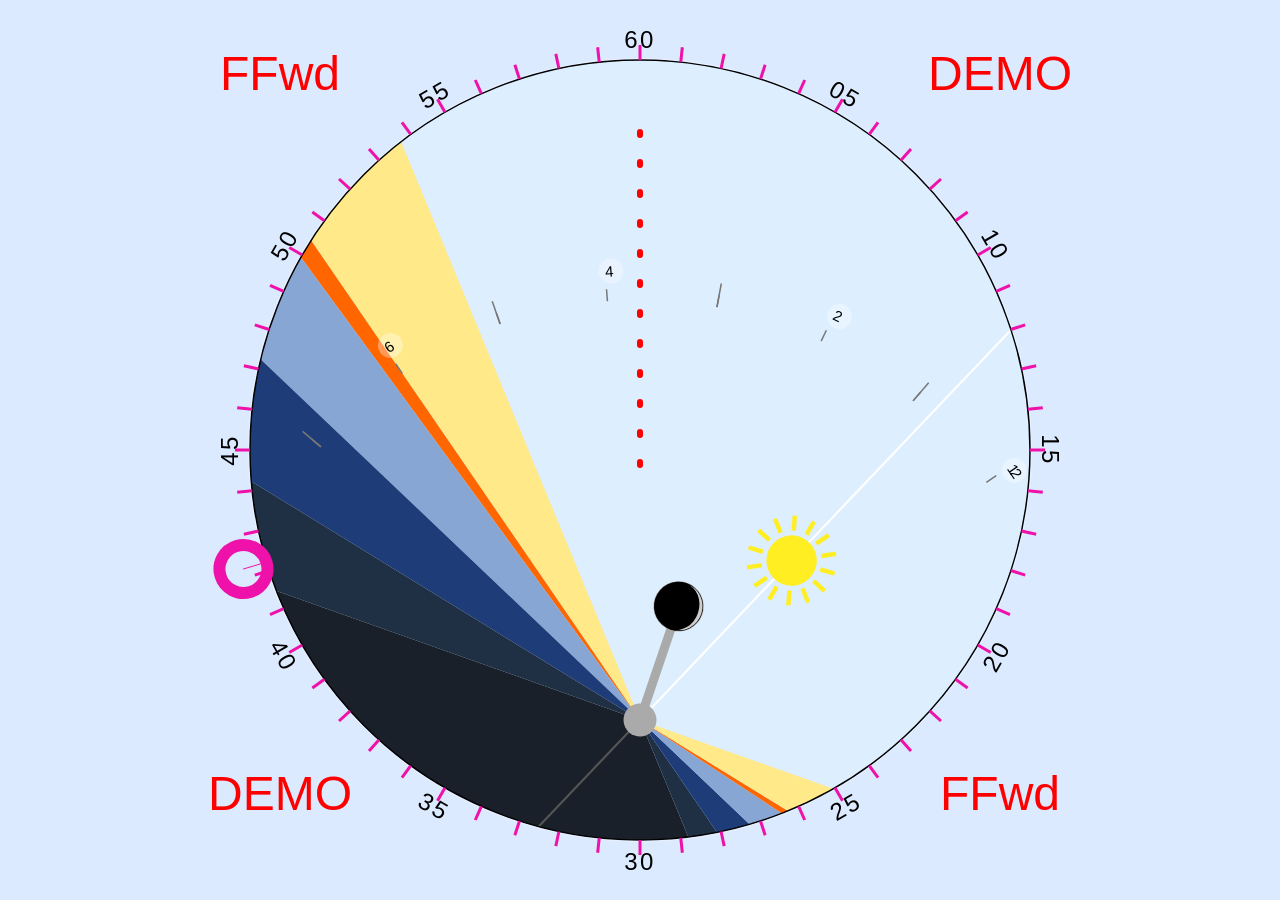
==== animation.html @ 55ef2c3d "Add demo animation" ====
<!DOCTYPE html>
<html lang="en"><head>
<meta http-equiv="content-type" content="text/html; charset=UTF-8">
	<meta charset="utf-8">
	<title>animation Demo</title>
	<meta name="description" content="fast animation of the Un-Clock concept">
	<meta name="author" content="kilo-hard">
	<meta name="viewport" content="width=device-width, initial-scale=1.0">
	<meta name="theme-color" content="#000">

	<link rel="manifest" href="manifest.json?v=4.8.1">
	<link rel="stylesheet" type="text/css" href="styles/main.css">
	<link rel="stylesheet" type="text/css" href="styles/colors.css">
	<link rel="icon" type="image/png" href="icons/icon_512.png">
	<link rel="icon" type="image/svg+xml" href="icons/icon.svg">

	<!-- iOS -->
	<link rel="apple-touch-icon" type="image/png" href="icons/icon.png">
	<link rel="apple-touch-startup-image" href="icons/icon.png">
	<meta name="mobile-web-app-capable" content="yes">
	<!-- meta name="apple-mobile-web-app-status-bar-style" content="black-translucent" -->

	<script src="scripts/ffwd.js"></script>
</head>
<body>



	<svg id="clock" width="600" height="600" viewBox="150 150 300 300" xmlns="http://www.w3.org/2000/svg" xmlns:xlink="http://www.w3.org/1999/xlink" version="1.1">
		<circle cx="250" cy="250" r="130" fill="none" stroke="#777" stroke-width="0.0" />
		<clipPath id="clip">
			<circle cx="0" cy="-90" r="130" />
		</clipPath>
		<g clip-path="url(#clip)" transform="translate(300,390)" >
			<g id="disc" transform="rotate(0)">
				<g id="arcs" fill="none" stroke="none" stroke-width="0"></g>
				<g id="hourNumbers"   fill="#000" font-size="5px" style="letter-spacing:-1;"></g>
				<g id="hourMarks"     fill="none" stroke="#777" stroke-width="0.5"/>
				<g id="hourMarks2"    fill="none" stroke="#777" stroke-width="0.5"/>
				<path id="noon"     d="M 0,0 L 0,0" stroke="#fff" stroke-width="0.7" />
				<path id="midnight" d="M 0,0 L 0,0" stroke="#555" stroke-width="0.7" />
				<g id="sunIcon" transform="translate(-20 -110)">
					<circle cx="0" cy="0" r="8.4" fill="#fe2" />
					<g id="sunbeams" fill="none" stroke="#fe2" stroke-width="1.5"/>
					<circle cx="0" cy="0" r="15" fill="rgba(255,255,255,0.0)" />
				</g>
				<g id="nadirstar" transform="translate(20 110)">
					<polygon  transform="translate(-12.5 -12.5)" points="12.50,1.25 15.15,8.86 23.20,9.02 16.78,13.89 19.11,21.60 12.50,17.00 5.89,21.60 8.22,13.89 1.80,9.02 9.85,8.86" fill="#fbe024"/>
				</g>

				<g id="hourHand" cursor="crosshair" transform="rotate(180)">
					<line x1="0" y1="0" x2="0" y2="80" fill="none" stroke="#transparent" stroke-width="1" stroke-linecap="round"/>
				</g>
				<g id="moonHand" cursor="crosshair" transform="rotate(180)">
					<line x1="0" y1="0" x2="0" y2="40" fill="none" stroke="#aaa" stroke-width="3" />
					<circle cx="0" cy="0" r="5.5" fill="#aaa" stroke="#f60" stroke-width="0"/>
					<g id="moonIcon" transform="translate(0 80) rotate(180)">
						<circle cx="0" cy="0" r="8.4" fill="#aaa" />
						<circle cx="0" cy="0" r="8.2" fill="#000" stroke="#000" stroke-width="0" />
						<path fill="#ccc" stroke="#ccc" stroke-width="0" d="" />
					</g>
				</g>
			</g>
		</g>



		<g transform="translate(300,300)" font-family="Geneva, Helvetica Neue, Helvetica, Arial" text-anchor="middle">
			<circle id="clockFace" cx="0" cy="0" r="130" fill="none" stroke="#000" stroke-width="0.5" />
			<circle cx="0" cy="0" r="130.5" fill="none" stroke="#fff" stroke-width="0.1" />

			<g id="minuteHand" transform="rotate(0)">
				<line x1="0" y1="-138" x2="0" y2="-129" fill="none" stroke="#e1a" stroke-width="0.3" stroke-linecap="round" />
				<circle cx="0" cy="-138" r="8" fill="none" stroke="#e1a" stroke-width="4" />
			</g>
			<g id="secondHand" transform="rotate(0)" display=none>
				<line x1="0" y1="-145" x2="0" y2="-129" fill="none" stroke="#a00" stroke-width="0.7" stroke-linecap="round" />
				<circle cx="0" cy="-145" r="2.5" fill="#a00" stroke="#e00" stroke-width="0" />
			</g>
			<g id="minuteMarks"   fill="none" stroke="#e1a" stroke-width="1">
			</g>
			<g id="minuteNumbers" fill="#000" font-size="8px" style="letter-spacing:0.8;">
			</g>

			<g id= "nowindex">
				<line x1="0" y1="5" x2="0" y2="-110" stroke="#f00" stroke-width="2" stroke-linecap="round" stroke-dasharray="1,9" />
			</g>
			<g font="bold 30px sans-serrif" fill="red">
				<text transform="translate(120,-120)"> DEMO </text>
				<text transform="translate(-120,120)"> DEMO </text>
				<text transform="translate(120,120)"> FFwd </text>
				<text transform="translate(-120,-120)"> FFwd </text>
			</g>
		</g>

	</svg>






	<!-- stats -->

	<noscript><img src="noscript.gif" alt="" referrerpolicy="no-referrer-when-downgrade"></noscript>



</body></html>
---- styles/main.css ----
/* sunclock main.css */

html, body {color:#000; background:#fff;}
body {margin:0; padding:0; font-size:1em; font-family:'Helvetica Neue', Helvetica, Arial, sans-serif; overflow:auto;}

/* text */
h1 {display:none; font-size:1.2em; margin:0; font-weight:normal; text-align:center;}
h2 {font-size:1.2em; margin:0 0 1em 0;}
h3 {font-size:1.0em; margin:2em 0 1em 0}
h4 {font-size:0.9em; margin:2em 0 1em 0}
p {margin:0 0 1em 0;}
p.to {margin:-0.5em 0 0.5em 0; font-style:italic;}
big {font-size:1.2em;}
sup {font-size:0.75em; margin:0 0.2em;}
.center {text-align:center;}
.nobr {white-space:nowrap;}
.hide {display:none;}
.error {color:#d00;}

table {margin:0 0 1em 0; border-collapse:collapse;}
th {text-align:left;}
th, td {padding:0.3em 0.5em; border:1px solid rgba(127,127,127,0.2);}
/*td:nth-child(2) {text-align:right;}*/

/* links */
a {color:#00e; text-decoration:none;}
a:visited {color:#a0e;}
a:hover {text-decoration:underline;}

/* nav links */
nav a:link,    a.close {text-decoration:none; font-weight:bold; color:#003;}
nav a:visited, a.close:visited {color:#003;}
nav a:hover,   a.close:hover   {color:#f00;}
.done a:visited {color:#00e;}

/* nav positions */
nav, main, footer, section, article, div {box-sizing:border-box;}
nav {position:absolute; margin:0;}
nav svg {width:1.625em; height:1.625em;}
#nav1 {left:16px; top:16px;}
#nav2 {right:16px; top:16px; text-align:right;}
#nav1 {left:16px; top:16px;}
#nav1 a[title="Clock"] {display:none;}

#fullscreen {display:none; margin-left:0em;}
#fullscreen .exit {display:none;}


/* --- LAYOUT --- */
#clock  {display:block; width:100vmin; width:100dvmin; height:100vmin; height:100dvmin; margin:0 auto; padding:0;}
#calendar {display:none; width:100vmin; width:100dvmin; height:100vmin; height:100dvmin; margin:0 auto; padding:0;}
.info   {display:block; width:100vmin; width:100dvmin; max-width:40em; min-height:12em; margin:0 auto; padding:0.01em 1em; text-align:center;}
section {display:block; width:100vmin; width:100dvmin; max-width:40em; margin:0 auto; padding:0; overflow-x:hidden; overflow-y:scroll; overscroll-behavior:contain;} /* default for no-js */
section.overlay {display:none; position:fixed; left:0; top:0; width:100vw; max-width:100vw; height:100vh; height:100dvh; margin:0; background:rgba(255,255,255,0.90); backdrop-filter:blur(3px); -webkit-backdrop-filter: blur(3px);} /* .overlay class added via js */

/* clock bg */
.skyBackground {
	width:300px; height:300px; border-radius:150px;
	background-image:conic-gradient(from 180deg,
		#192029 72deg, #213c66 78deg, #4574bc 84deg, #88a6d4 90deg, #ff9900 90deg, #ffe988 95deg, #dceaff 110deg,
		#dceaff 250deg, #ffe988 265deg, #ff9900 270deg, #88a6d4 270deg, #4574bc 276deg, #213c66 282deg, #192029 288deg);
}

/* hide odd hour numbers by default */
#hourNumbers g:nth-child(odd) {display:none;}
#hourNumbers.showOdd g:nth-child(odd) {display:block;}

/* info */
#info1 {display:block;}
#info2 {display:block;}
.info h3 {margin:1em 0;}
.info .done {display:none;}
#timeText {display:none;}

/* sections */
section > div {position:relative; margin:0; padding:1em;}
.close {position:absolute; right:1.3em; top:1.3em; margin:0; line-height:1;}

/* about */
#bmc {margin:1em auto; text-align:center;}
#bmc a {display:inline-block; padding:13px 27px 9px 24px; color:#0d0c23; background:#fd0; border-radius:11px;}
#bmc a:hover {color:#fd0c23;}

/* settings */
#settings {display:none;}
#settings p {line-height:1.7em;}
#settings input[name="showOddHourNumbers"], #settings input[name="showHourMarks"], #settings input[name="showMinuteMarks"],
	#settings input[name="showMinuteNumbers"], #settings input[name="sweepHand"] {margin-left:2.2em;}
#setDirection {display:none; margin:-1em 0 1em 1.5em;}
#setDirection label {font-size:0.9em;}
#setLocation {display:none; margin:-0.5em 0 1em 1.5em;}
#setLocation label {display:inline-block; width:6em; font-size:0.9em;}
#setLocation input {width:8em; font-size:12px;}
#setLocation input[type="submit"] {width:auto; font-size:1em;}
#setLocation span {display:inline-block; line-height:1.2;}
#setLocation span.hide {display:none;}

/* all times */
#allTimes {display:none;}
#allTimes table {margin:1em auto;}
#allTimes td:nth-child(2) {max-width:22em;}


@media (orientation:landscape) {
	#clock, #calendar {width:100vmin; width:100dvmin; height:100vmin; height:100dvmin;}

	.info {position:absolute; left:0; top:4em; width:calc(50vw - 50vmin); width:calc(50vw - 50dvmin); height:calc(100vh - 4em); height:calc(100dvh - 4em); overflow:visible;}
	#info1 {padding-right:0; text-align:left;}
	#info2 {display:block; left:auto; right:0em; padding-left:0; text-align:right;}
}

@media (orientation:portrait) {
	#clock, #calendar {margin-top:1.8em;}
}

@media (min-width:30rem) {
	html, html body {background:#ccc;}
	section.overlay {background:rgba(204,204,204,0.9); overflow:hidden;}
	section.overlay > div {width:40em; max-width:80vw; height:auto; max-height:90vh; max-height:90dvh; margin:5vh auto; margin:5dvh auto; background:rgba(255,255,255,0.7); overflow-x:hidden; overflow-y:auto; border:1px solid #999; border-radius:7px; box-shadow:0 5px 10px 8px rgba(0, 0, 0, 0.2);;}
	#settings.overlay > div {width:22em;}
}

@media (hover:none) {
	.info .done {display:block;}
}
---- styles/colors.css ----
/* sunclock colors.css */

:root {
	--text:       #000;
	--bg-color1:  #fff;
	--bg-color2:  #ddd;

	--link-color1:  #00e;
	--vlink-color1: #a0e;
	--alink-color1: #00e;

	--link-color2:  #003;
	--vlink-color2: #003;
	--alink-color2: #f00;

	--bg-overlay1: rgba(255,255,255,0.90);
	--bg-overlay2: rgba(204,204,204,0.90);
	--bg-overlay3: rgba(255,255,255,0.70);
	--overlay-border: #999;

	/* time period bg colors */
	--bg-day:        #ddeeff;
	--bg-goldenHour: #ffe988;
	--bg-sunset:     #ff6600;
	--bg-twilight1:  #88a6d4;
	--bg-twilight2:  #1e3c77;
	--bg-twilight3:  #1f3044;
	--bg-night:      #192029;

	/* months bg colors*/
	--bg-m1:  hsl(180 60% 90%);
	--bg-m2:  hsl(150 60% 90%);
	--bg-m3:  hsl(120 60% 90%);
	--bg-m4:  hsl(90 60% 90%);
	--bg-m5:  hsl(60 60% 90%);
	--bg-m6:  hsl(30 60% 90%);
	--bg-m7:  hsl(0 60% 90%);
	--bg-m8:  hsl(-30 60% 90%);
	--bg-m9:  hsl(-60 60% 90%);
	--bg-m10: hsl(-90 60% 90%);
	--bg-m11: hsl(-120 60% 90%);
	--bg-m12: hsl(-150 60% 90%);

	/* astronomical events bg colors */
	--bg-sE:  hsl(120 60% 70%);
	--bg-sS:  hsl(30 60% 70%);
	--bg-aE:  hsl(-60 60% 70%);
	--bg-wS:  hsl(-150 60% 70%);
	--bg-pH:  hsl(180 0% 70%);
	--bg-aH:  hsl(0 0% 70%);

	--sky-gradient: conic-gradient(from 180deg,
		#192029 72deg, #213c66 78deg, #4574bc 84deg, #88a6d4 90deg, #ff9900 90deg, #ffe988 95deg, #dceaff 110deg,
		#dceaff 250deg, #ffe988 265deg, #ff9900 270deg, #88a6d4 270deg, #4574bc 276deg, #213c66 282deg, #192029 288deg);

}

:root[data-theme="dark"] {
	--text:       #ddd;
	--bg-color1:  #222;
	--bg-color2:  #222;

	--link-color1:  #79f;
	--vlink-color1: #a7d;
	--alink-color1: #79f;

	--link-color2:  #ddd;
	--vlink-color2: #ddd;
	--alink-color2: #f00;

	--bg-overlay1: rgba(34,34,34,0.90);
	--bg-overlay2: rgba(22,22,22,0.90);
	--bg-overlay3: rgba(34,34,34,0.70);
	--overlay-border: #4c4c4c;

	/* time period bg colors */
	--bg-day:        #4477cc;
	--bg-goldenHour: #bbaa66;
	--bg-sunset:     #ee5500;
	--bg-twilight1:  #677ea1;
	--bg-twilight2:  #0f2a55;
	--bg-twilight3:  #0d1726;
	--bg-night:      #030303;

	/* months bg colors*/
	--bg-m1:  hsl(180 60% 25%);
	--bg-m2:  hsl(150 60% 25%);
	--bg-m3:  hsl(120 60% 25%);
	--bg-m4:  hsl(90 60% 25%);
	--bg-m5:  hsl(60 60% 25%);
	--bg-m6:  hsl(30 60% 25%);
	--bg-m7:  hsl(0 60% 25%);
	--bg-m8:  hsl(-30 60% 25%);
	--bg-m9:  hsl(-60 60% 25%);
	--bg-m10: hsl(-90 60% 25%);
	--bg-m11: hsl(-120 60% 25%);
	--bg-m12: hsl(-150 60% 25%);

	/* astronomical events bg colors */
	--bg-sE:  hsl(120 60% 33%);
	--bg-sS:  hsl(30 60% 33%);
	--bg-aE:  hsl(-60 60% 33%);
	--bg-wS:  hsl(-150 60% 33%);
	--bg-pH:  hsl(180 0% 33%);
	--bg-aH:  hsl(0 0% 33%);

	--sky-gradient: conic-gradient(from 180deg,
		#030303 72deg, #101d33 78deg, #325489 84deg, #677ea1 90deg, #cc7a00 90deg, #ccba6c 95deg, #b0bbcc 110deg,
		#b0bbcc 250deg, #ccba6c 265deg, #cc7a00 270deg, #677ea1 270deg, #325489 276deg, #101d33 282deg, #030303 288deg);

}


/* body */
html, body {color:var(--text); background:var(--bg-color1);}

/* links */
a         {color:var(--link-color1);}
a:visited {color:var(--vlink-color1);}
a:hover   {color:var(--link-color1);}
.done a:visited {color:var(--link-color1);}

/* nav links */
nav a:link,    a.close         {color:var(--link-color2);}
nav a:visited, a.close:visited {color:var(--vlink-color2);}
nav a:hover,   a.close:hover   {color:var(--alink-color2);}

/* section overlays */
section.overlay {background:var(--bg-overlay1);}

/* clock background */
.skyBackground {background-image:var(--sky-gradient);}

/* time periods */
#earlyMorning                {fill:#192029; fill:var(--bg-night);}
#astronomicalMorningTwilight {fill:#213c66; fill:var(--bg-twilight3);}
#nauticalMorningTwilight     {fill:#4574bc; fill:var(--bg-twilight2);}
#civilMorningTwilight        {fill:#88a6d4; fill:var(--bg-twilight1);}
#sunrise                     {fill:#ff9900; fill:var(--bg-sunset);}
#morningGoldenHour           {fill:#ffe988; fill:var(--bg-goldenHour);}
#morning                     {fill:#dceaff; fill:var(--bg-day);}
#afternoon                   {fill:#dceaff; fill:var(--bg-day);}
#eveningGoldenHour           {fill:#ffe988; fill:var(--bg-goldenHour);}
#sunset                      {fill:#ff9900; fill:var(--bg-sunset);}
#civilEveningTwilight        {fill:#88a6d4; fill:var(--bg-twilight1);}
#nauticalEveningTwilight     {fill:#4574bc; fill:var(--bg-twilight2);}
#astronomicalEveningTwilight {fill:#213c66; fill:var(--bg-twilight3);}
#lateEvening                 {fill:#192029; fill:var(--bg-night);}

/* months */
.m1  {stroke:hsl(180 60% 90%);  stroke:var(--bg-m1);}
.m2  {stroke:hsl(150 60% 90%);  stroke:var(--bg-m2);}
.m3  {stroke:hsl(120 60% 90%);  stroke:var(--bg-m3);}
.m4  {stroke:hsl(90 60% 90%);   stroke:var(--bg-m4);}
.m5  {stroke:hsl(60 60% 90%);   stroke:var(--bg-m5);}
.m6  {stroke:hsl(30 60% 90%);   stroke:var(--bg-m6);}
.m7  {stroke:hsl(0 60% 90%);    stroke:var(--bg-m7);}
.m8  {stroke:hsl(-30 60% 90%);  stroke:var(--bg-m8);}
.m9  {stroke:hsl(-60 60% 90%);  stroke:var(--bg-m9);}
.m10 {stroke:hsl(-90 60% 90%);  stroke:var(--bg-m10);}
.m11 {stroke:hsl(-120 60% 90%); stroke:var(--bg-m11);}
.m12 {stroke:hsl(-150 60% 90%); stroke:var(--bg-m12);}

/* astronomical events */
#springEquinox  {stroke:hsl(120 60% 70%);  stroke:var(--bg-sE);}
#summerSolstice {stroke:hsl(30 60% 70%);   stroke:var(--bg-sS);}
#autumnEquinox  {stroke:hsl(-60 60% 70%);  stroke:var(--bg-aE);}
#winterSolstice {stroke:hsl(-150 60% 70%); stroke:var(--bg-wS);}
#perihelion     {stroke:hsl(180 0% 70%);   stroke:var(--bg-pH);}
#aphelion       {stroke:hsl(0 0% 70%);     stroke:var(--bg-aH);}
#febMidpoint, #mayMidpoint, #augMidpoint, #novMidpoint {stroke:hsl(0 10% 60%);}


@media (min-width:30rem) {
	html, html body {background:var(--bg-color2);}
	section.overlay {background:var(--bg-overlay2);}
	section.overlay > div {background:var(--bg-overlay3); border-color: var(--overlay-border);}
}
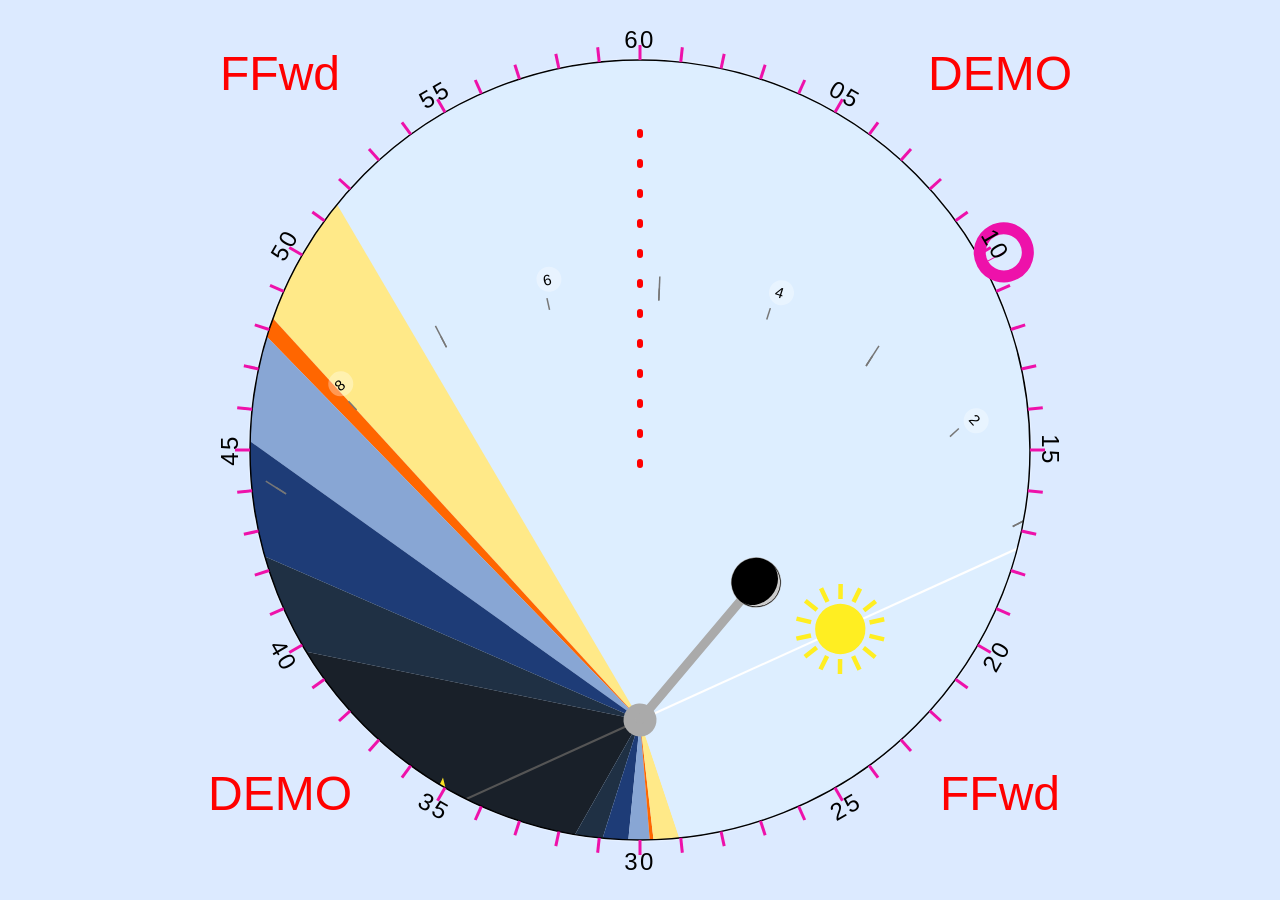
==== commit cfb750f3: "longer animation moon hand" ====
--- a/animation.html
+++ b/animation.html
@@ -52,9 +52,9 @@
 					<line x1="0" y1="0" x2="0" y2="80" fill="none" stroke="#transparent" stroke-width="1" stroke-linecap="round"/>
 				</g>
 				<g id="moonHand" cursor="crosshair" transform="rotate(180)">
-					<line x1="0" y1="0" x2="0" y2="40" fill="none" stroke="#aaa" stroke-width="3" />
 					<circle cx="0" cy="0" r="5.5" fill="#aaa" stroke="#f60" stroke-width="0"/>
-					<g id="moonIcon" transform="translate(0 80) rotate(180)">
+					<line x1="0" y1="0" x2="0" y2="60" fill="none" stroke="#aaa" stroke-width="3" stroke-linecap="round"/>
+					<g id="moonIcon" transform="translate(0 60) rotate(180)">
 						<circle cx="0" cy="0" r="8.4" fill="#aaa" />
 						<circle cx="0" cy="0" r="8.2" fill="#000" stroke="#000" stroke-width="0" />
 						<path fill="#ccc" stroke="#ccc" stroke-width="0" d="" />
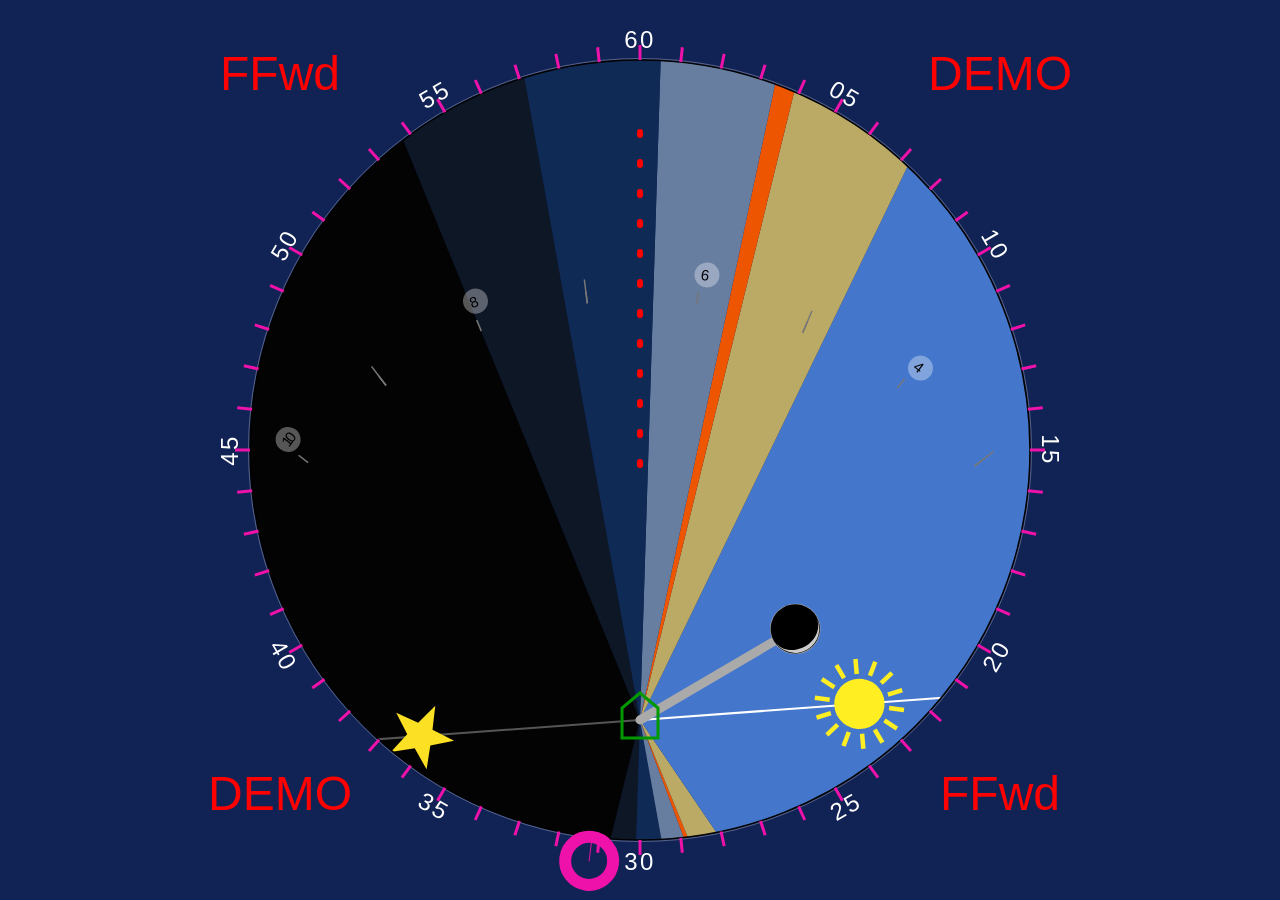
==== commit e4977e6e: "animation home logo" ====
--- a/animation.html
+++ b/animation.html
@@ -52,8 +52,8 @@
 					<line x1="0" y1="0" x2="0" y2="80" fill="none" stroke="#transparent" stroke-width="1" stroke-linecap="round"/>
 				</g>
 				<g id="moonHand" cursor="crosshair" transform="rotate(180)">
-					<circle cx="0" cy="0" r="5.5" fill="#aaa" stroke="#f60" stroke-width="0"/>
 					<line x1="0" y1="0" x2="0" y2="60" fill="none" stroke="#aaa" stroke-width="3" stroke-linecap="round"/>
+					<circle cx="0" cy="0" r="3.5" fill="none" stroke="#f60" stroke-width="0"/>
 					<g id="moonIcon" transform="translate(0 60) rotate(180)">
 						<circle cx="0" cy="0" r="8.4" fill="#aaa" />
 						<circle cx="0" cy="0" r="8.2" fill="#000" stroke="#000" stroke-width="0" />
@@ -85,6 +85,9 @@
 			<g id= "nowindex">
 				<line x1="0" y1="5" x2="0" y2="-110" stroke="#f00" stroke-width="2" stroke-linecap="round" stroke-dasharray="1,9" />
 			</g>
+			<g id= "homeicon" transform="translate(0 90) rotate(0)">
+				<polygon points="-6,6 -6,-4 0,-9 6,-4 6,6" fill="none" stroke="#090"/>
+			</g>
 			<g font="bold 30px sans-serrif" fill="red">
 				<text transform="translate(120,-120)"> DEMO </text>
 				<text transform="translate(-120,120)"> DEMO </text>
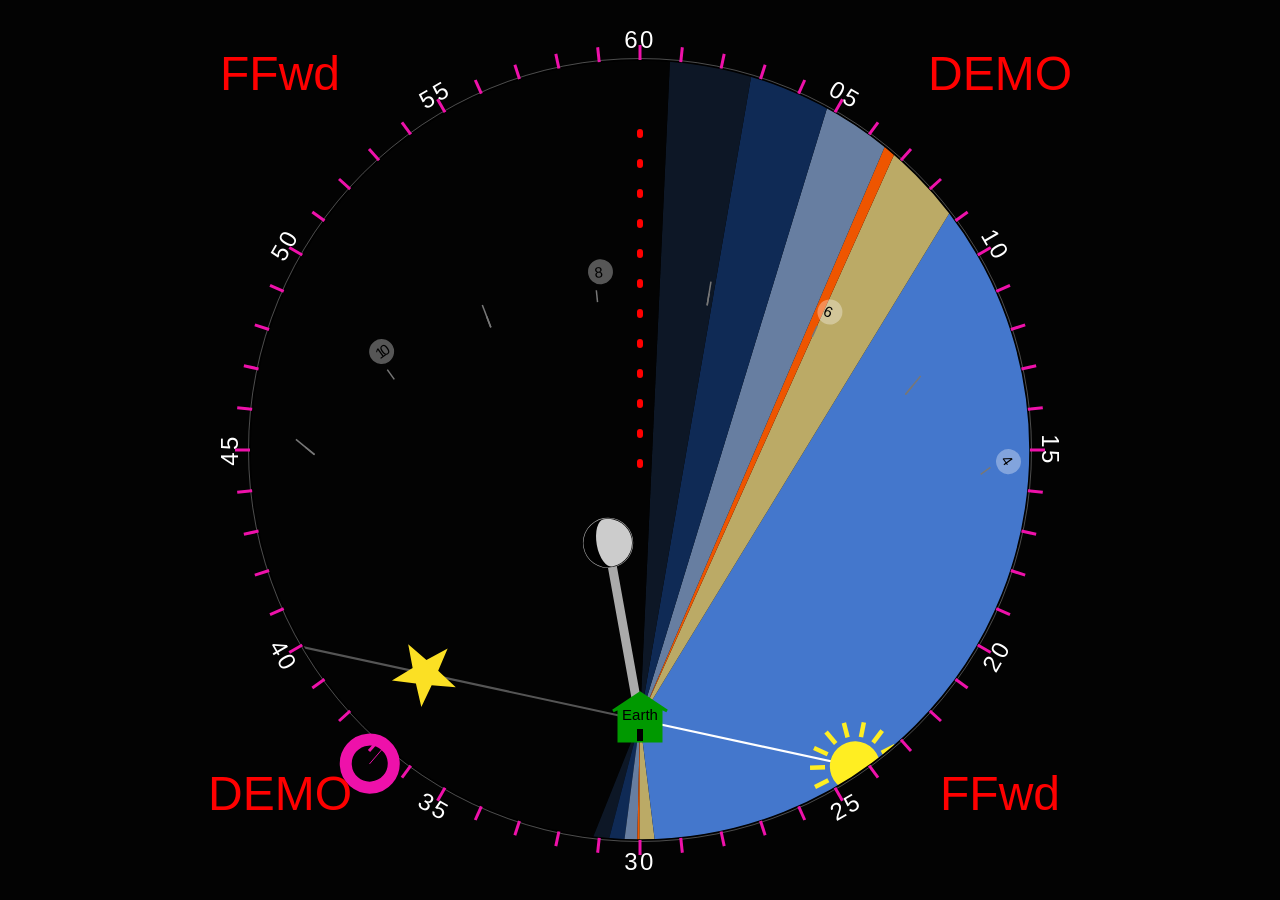
==== commit f356aabf: "home icon" ====
--- a/animation.html
+++ b/animation.html
@@ -86,7 +86,10 @@
 				<line x1="0" y1="5" x2="0" y2="-110" stroke="#f00" stroke-width="2" stroke-linecap="round" stroke-dasharray="1,9" />
 			</g>
 			<g id= "homeicon" transform="translate(0 90) rotate(0)">
-				<polygon points="-6,6 -6,-4 0,-9 6,-4 6,6" fill="none" stroke="#090"/>
+				<polygon points="-7,7 -7,-4 -9,-3 0,-9 9,-3 7,-4 7,7" fill="#090" stroke="#090"/>
+				<line x1="0" y1="-13" x2="5" y2="-5" fill="none" stroke="#090" stroke-width="0.3" stroke-linecap="round"  display=none />
+				<line x1="0" y1="7" x2="0" y2="3" fill="none" stroke="#000" stroke-width="2" />
+				<text font-size="5px" > Earth </text>
 			</g>
 			<g font="bold 30px sans-serrif" fill="red">
 				<text transform="translate(120,-120)"> DEMO </text>
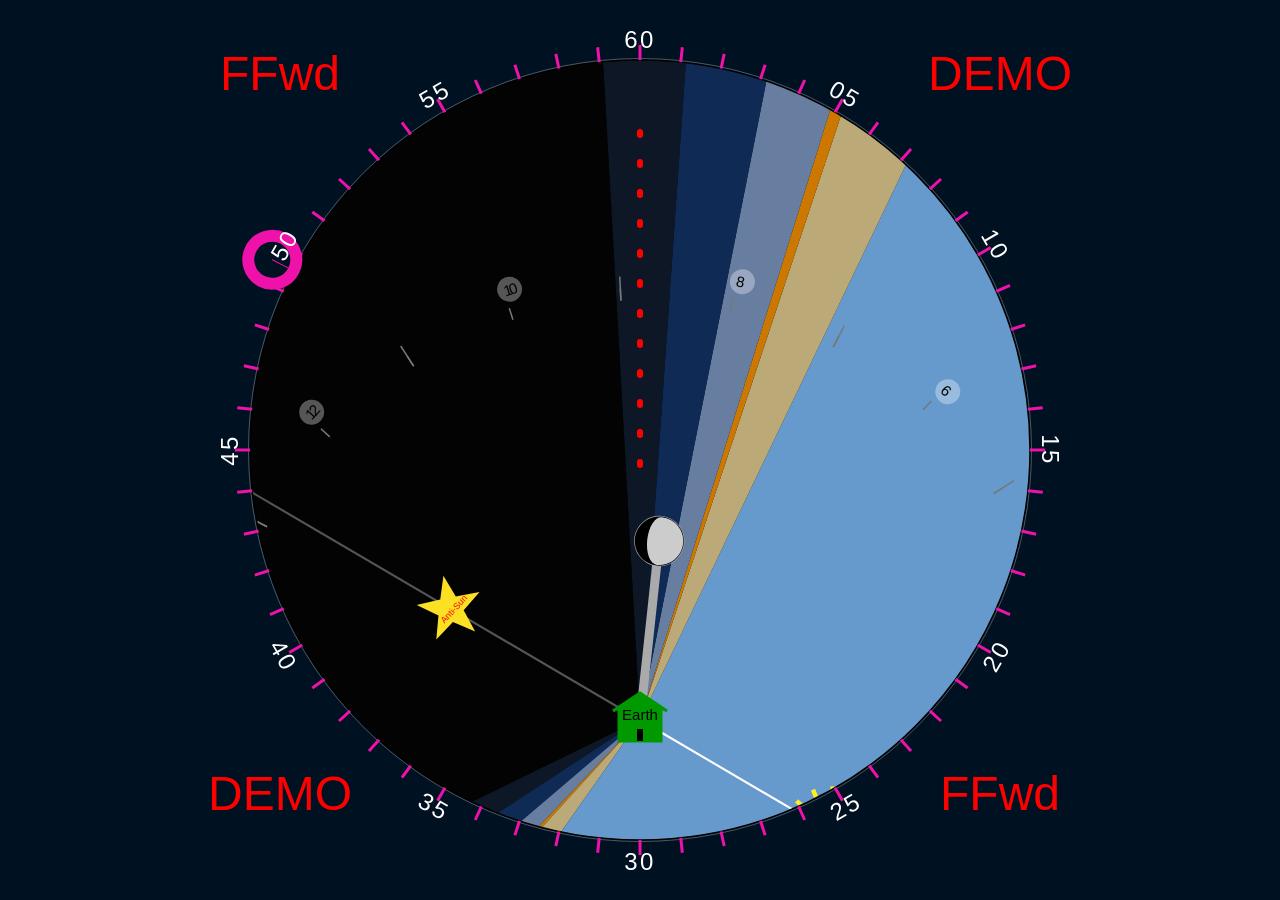
==== commit a56f5aef: "label anti-sun" ====
--- a/animation.html
+++ b/animation.html
@@ -46,6 +46,7 @@
 				</g>
 				<g id="nadirstar" transform="translate(20 110)">
 					<polygon  transform="translate(-12.5 -12.5)" points="12.50,1.25 15.15,8.86 23.20,9.02 16.78,13.89 19.11,21.60 12.50,17.00 5.89,21.60 8.22,13.89 1.80,9.02 9.85,8.86" fill="#fbe024"/>
+					<text fill="red" font-size="3px" transform="translate(5 -2) rotate(180)" > Anti-Sun </text>
 				</g>
 
 				<g id="hourHand" cursor="crosshair" transform="rotate(180)">
--- a/styles/colors.css
+++ b/styles/colors.css
@@ -19,9 +19,9 @@
 	--overlay-border: #999;
 
 	/* time period bg colors */
-	--bg-day:        #ddeeff;
-	--bg-goldenHour: #ffe988;
-	--bg-sunset:     #ff6600;
+	--bg-day:        #ccddff;
+	--bg-goldenHour: #eedd99;
+	--bg-sunset:     #ff9900;
 	--bg-twilight1:  #88a6d4;
 	--bg-twilight2:  #1e3c77;
 	--bg-twilight3:  #1f3044;
@@ -74,11 +74,11 @@
 	--overlay-border: #4c4c4c;
 
 	/* time period bg colors */
-	--bg-day:        #4477cc;
-	--bg-goldenHour: #bbaa66;
-	--bg-sunset:     #ee5500;
 	--bg-twilight1:  #677ea1;
 	--bg-twilight2:  #0f2a55;
+	--bg-day:        #6699cc;
+	--bg-goldenHour: #bbaa77;
+	--bg-sunset:     #cc7700;
 	--bg-twilight3:  #0d1726;
 	--bg-night:      #030303;
 
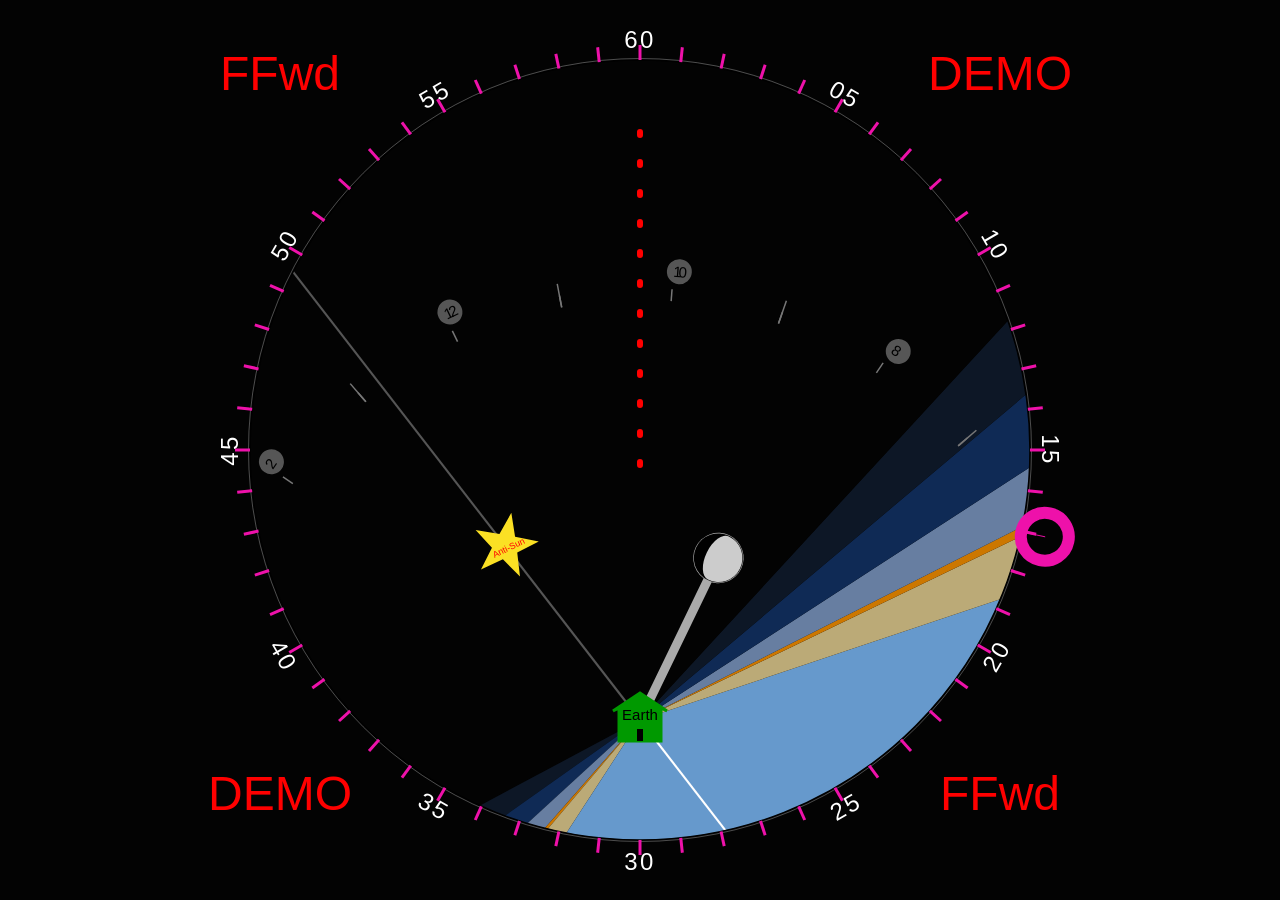
==== commit 5829cd28: "remove PWA lines from animation" ====
--- a/animation.html
+++ b/animation.html
@@ -8,17 +8,10 @@
 	<meta name="viewport" content="width=device-width, initial-scale=1.0">
 	<meta name="theme-color" content="#000">
 
-	<link rel="manifest" href="manifest.json?v=4.8.1">
 	<link rel="stylesheet" type="text/css" href="styles/main.css">
 	<link rel="stylesheet" type="text/css" href="styles/colors.css">
 	<link rel="icon" type="image/png" href="icons/icon_512.png">
 	<link rel="icon" type="image/svg+xml" href="icons/icon.svg">
-
-	<!-- iOS -->
-	<link rel="apple-touch-icon" type="image/png" href="icons/icon.png">
-	<link rel="apple-touch-startup-image" href="icons/icon.png">
-	<meta name="mobile-web-app-capable" content="yes">
-	<!-- meta name="apple-mobile-web-app-status-bar-style" content="black-translucent" -->
 
 	<script src="scripts/ffwd.js"></script>
 </head>
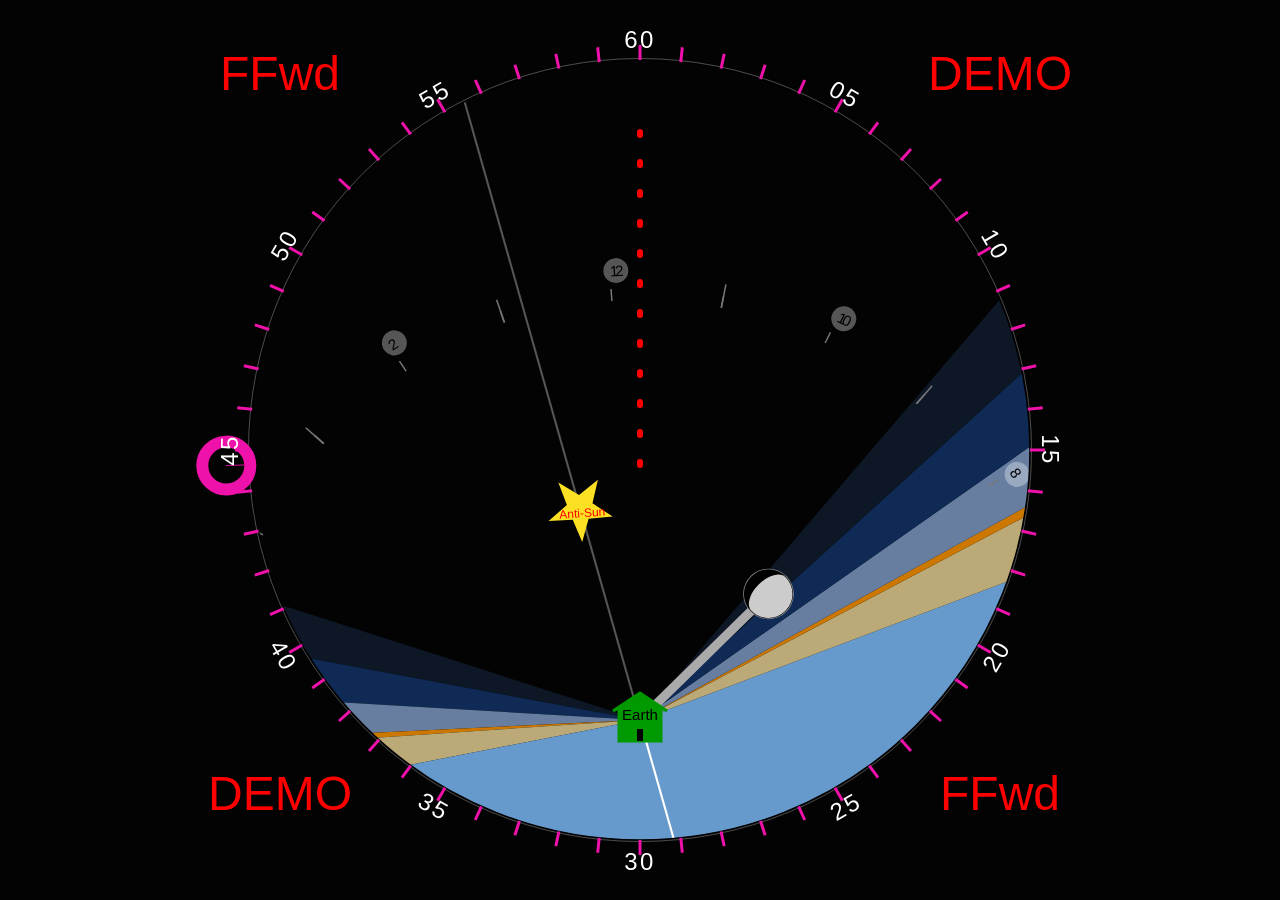
==== commit b064e4d7: "improve label placement" ====
--- a/animation.html
+++ b/animation.html
@@ -39,7 +39,7 @@
 				</g>
 				<g id="nadirstar" transform="translate(20 110)">
 					<polygon  transform="translate(-12.5 -12.5)" points="12.50,1.25 15.15,8.86 23.20,9.02 16.78,13.89 19.11,21.60 12.50,17.00 5.89,21.60 8.22,13.89 1.80,9.02 9.85,8.86" fill="#fbe024"/>
-					<text fill="red" font-size="3px" transform="translate(5 -2) rotate(180)" > Anti-Sun </text>
+					<text fill="red" font-size="4px" transform="translate(7 -3) rotate(180)" > Anti-Sun </text>
 				</g>
 
 				<g id="hourHand" cursor="crosshair" transform="rotate(180)">
